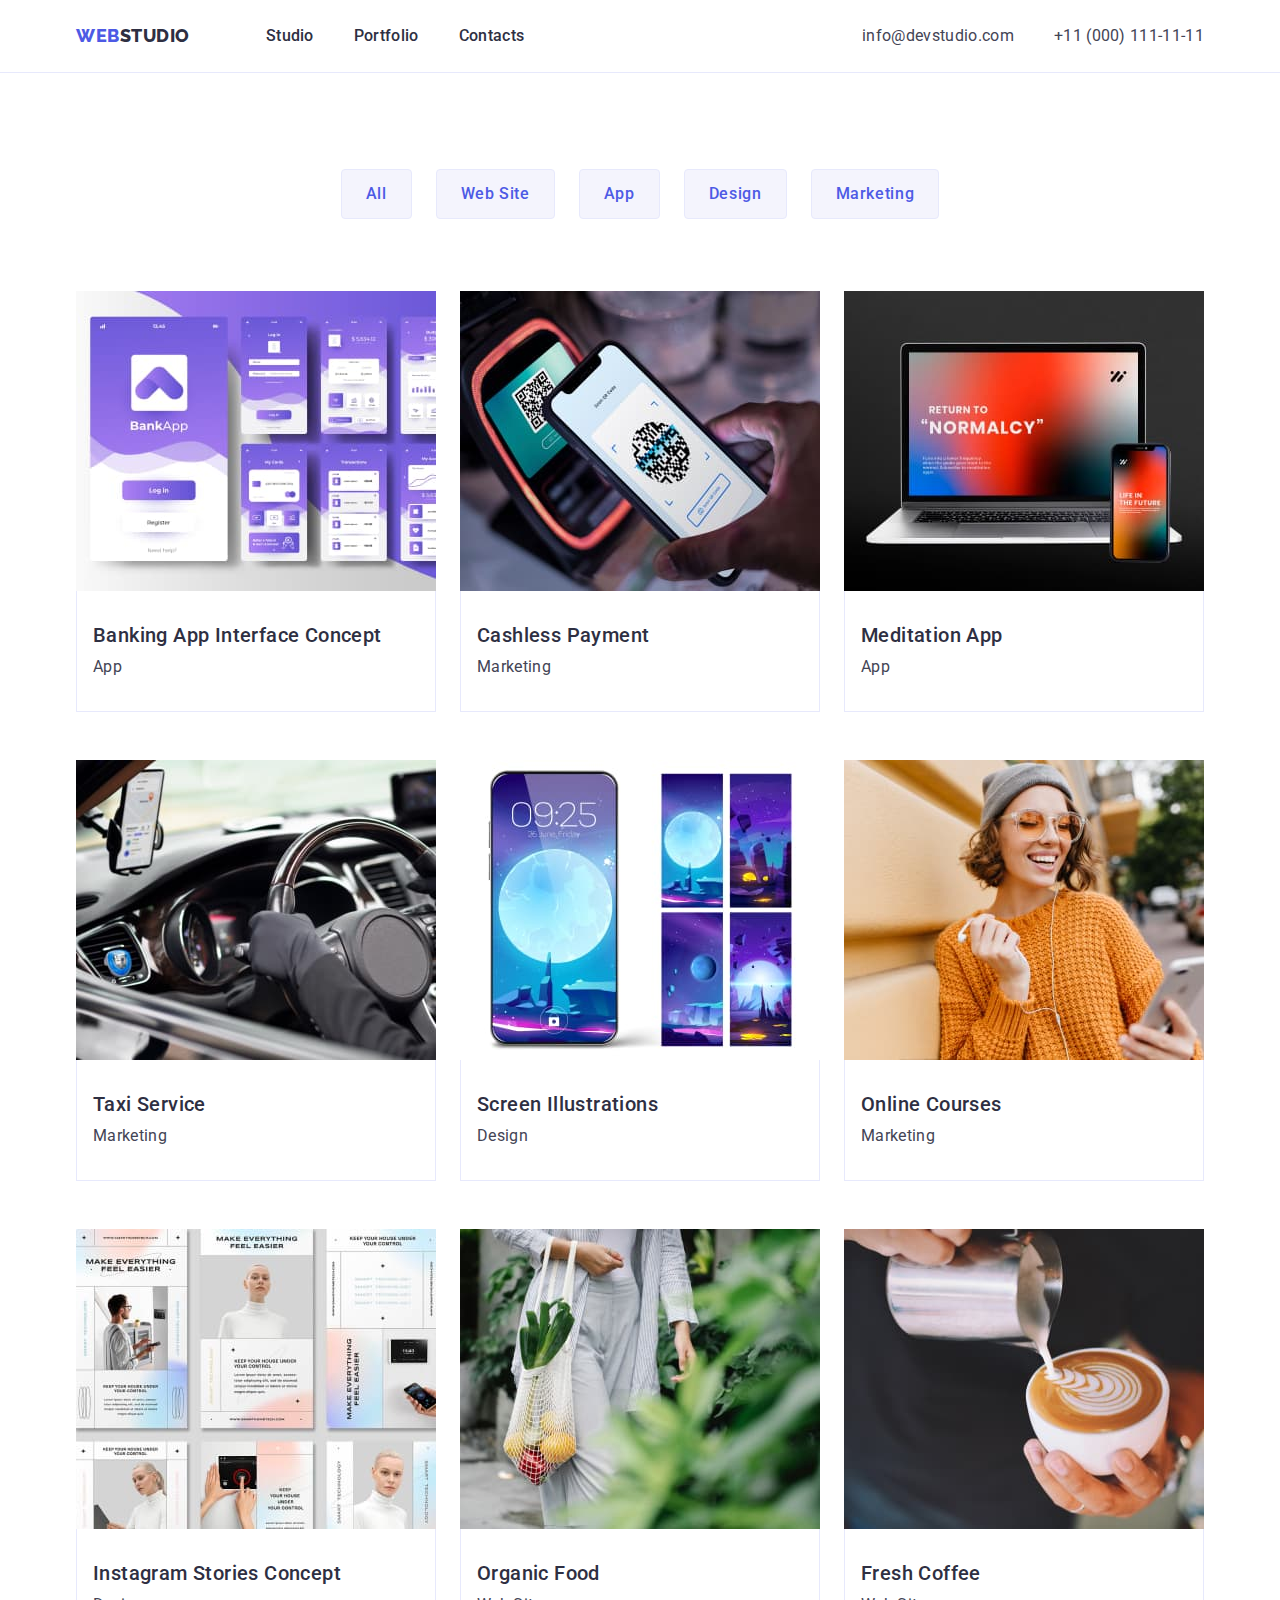
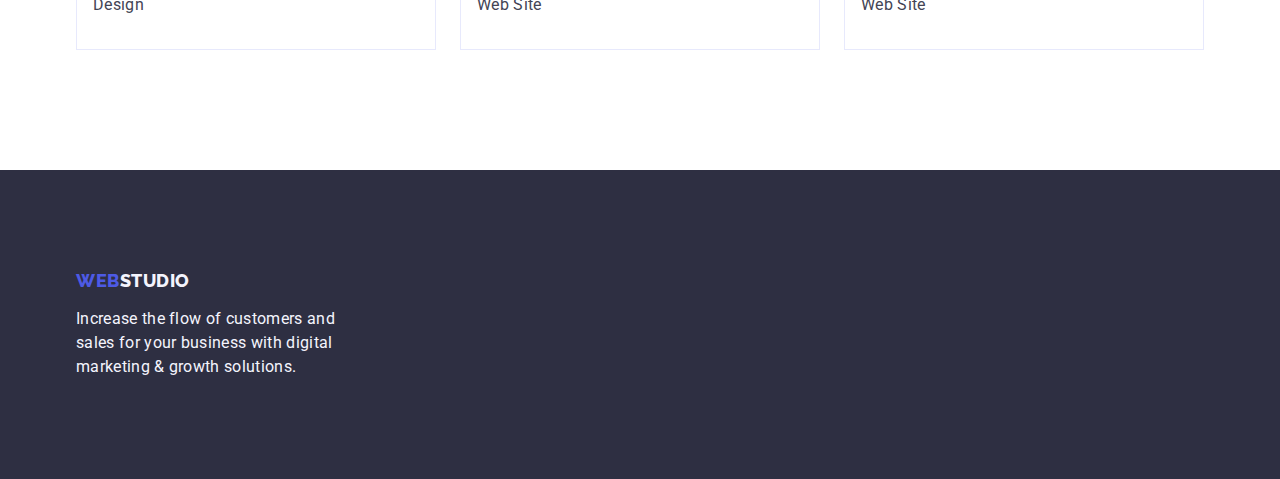
==== portfolio.html @ e4a1d5b3 "Initial commit" ====
<!DOCTYPE html>
<html lang="en">
  <head>
    <meta charset="UTF-8" />
    <meta http-equiv="X-UA-Compatible" content="IE=edge" />
    <meta name="viewport" content="width=device-width, initial-scale=1.0" />
    <title>Portfolio</title>
    <link rel="preconnect" href="https://fonts.googleapis.com" />
    <link rel="preconnect" href="https://fonts.gstatic.com" crossorigin />
    <link
      href="https://fonts.googleapis.com/css2?family=Raleway:wght@800&family=Roboto:wght@400;500;700;900&display=swap"
      rel="stylesheet"
    />
    <link
      rel="stylesheet"
      href="https://cdn.jsdelivr.net/npm/modern-normalize@1.1.0/modern-normalize.min.css"
    />
    <link rel="stylesheet" href="./css/styles.css" />
  </head>
  <body>
    <header class="header">
      <div class="container-header container">
        <nav class="container-nav">
          <a href="./index.html" class="link header-logo"
            >Web<span class="color">Studio</span></a
          >
          <ul class="list list-nav">
            <li><a href="./index.html" class="link nav-link">Studio</a></li>
            <li>
              <a href="./portfolio.html" class="link nav-link">Portfolio</a>
            </li>
            <li><a href="" class="link nav-link">Contacts</a></li>
          </ul>
        </nav>
        <address class="contact">
          <ul class="list list-contact">
            <li>
              <a href="mailto:info@devstudio.com" class="link contact-link"
                >info@devstudio.com</a
              >
            </li>
            <li>
              <a href="tel:+110001111111" class="link contact-link"
                >+11 (000) 111-11-11</a
              >
            </li>
          </ul>
        </address>
      </div>
    </header>
    <main>
      <section class="section-projects">
        <div class="container">
          <h1 hidden>Our projects</h1>
          <ul class="list btn-container">
            <li><button type="button" class="filter-btn">All</button></li>
            <li><button type="button" class="filter-btn">Web Site</button></li>
            <li><button type="button" class="filter-btn">App</button></li>
            <li><button type="button" class="filter-btn">Design</button></li>
            <li><button type="button" class="filter-btn">Marketing</button></li>
          </ul>
          <ul class="list examples-container">
            <li class="examples-item">
              <a href="" class="link">
                <img
                  src="./images/portfolio/1-app.jpg"
                  alt="application screens"
                  width="360"
                  height="300"
                />
                <div class="project-subtitle">
                  <h2 class="examples-title">Banking App Interface Concept</h2>
                  <p class="text-color">App</p>
                </div>
              </a>
            </li>
            <li class="examples-item">
              <a href="" class="link">
                <img
                  src="./images/portfolio/2-marketing.jpg"
                  alt="phone screen with barcode"
                  width="360"
                  height="300"
                />
                <div class="project-subtitle">
                  <h2 class="examples-title">Cashless Payment</h2>
                  <p class="text-color">Marketing</p>
                </div>
              </a>
            </li>
            <li class="examples-item">
              <a href="" class="link">
                <img
                  src="./images/portfolio/3-app.jpg"
                  alt="laptop and phone"
                  width="360"
                  height="300"
                />
                <div class="project-subtitle">
                  <h2 class="examples-title">Meditation App</h2>
                  <p class="text-color">App</p>
                </div>
              </a>
            </li>
            <li class="examples-item">
              <a href="" class="link">
                <img
                  src="./images/portfolio/4-marketing.jpg"
                  alt="car steering wheel"
                  width="360"
                  height="300"
                />
                <div class="project-subtitle">
                  <h2 class="examples-title">Taxi Service</h2>
                  <p class="text-color">Marketing</p>
                </div>
              </a>
            </li>
            <li class="examples-item">
              <a href="" class="link">
                <img
                  src="./images/portfolio/5-design.jpg"
                  alt="phone with screens"
                  width="360"
                  height="300"
                />
                <div class="project-subtitle">
                  <h2 class="examples-title">Screen Illustrations</h2>
                  <p class="text-color">Design</p>
                </div>
              </a>
            </li>
            <li class="examples-item">
              <a href="" class="link">
                <img
                  src="./images/portfolio/6-marketing.jpg"
                  alt="girl with earphones"
                  width="360"
                  height="300"
                />
                <div class="project-subtitle">
                  <h2 class="examples-title">Online Courses</h2>
                  <p class="text-color">Marketing</p>
                </div>
              </a>
            </li>
            <li class="examples-item">
              <a href="" class="link">
                <img
                  src="./images/portfolio/7-design.jpg"
                  alt="screens from instagram"
                  width="360"
                  height="300"
                />
                <div class="project-subtitle">
                  <h2 class="examples-title">Instagram Stories Concept</h2>
                  <p class="text-color">Design</p>
                </div>
              </a>
            </li>
            <li class="examples-item">
              <a href="" class="link">
                <img
                  src="./images/portfolio/8-website.jpg"
                  alt="string bag with vegetables"
                  width="360"
                  height="300"
                />
                <div class="project-subtitle">
                  <h2 class="examples-title">Organic Food</h2>
                  <p class="text-color">Web Site</p>
                </div>
              </a>
            </li>
            <li class="examples-item">
              <a href="" class="link">
                <img
                  src="./images/portfolio/9-website.jpg"
                  alt="making cappuccino"
                  width="360"
                  height="300"
                />
                <div class="project-subtitle">
                  <h2 class="examples-title">Fresh Coffee</h2>
                  <p class="text-color">Web Site</p>
                </div>
              </a>
            </li>
          </ul>
        </div>
      </section>
    </main>
    <footer class="footer">
      <div class="container footer-container">
        <a href="./index.html" class="link footer-logo"
          >Web<span class="color">Studio</span></a
        >
        <p class="footer-text">
          Increase the flow of customers and sales for your business with
          digital marketing & growth solutions.
        </p>
      </div>
    </footer>
  </body>
</html>
---- css/styles.css ----
:root {
    --color-iris: #4d5ae5;
    --color-ocean: #404bbf;
    --color-navy-blue: #2e2f42;
    --color-green: #31d0aa;
    --color-slate: #434455;
    --color-light-slate: #8e8f99;
    --color-cornflower: #e7e9fc;
    --color-cloud: #f4f4fd;
    --color-navy-blue-modal: #2e2f42;
    --color-grey: #2e2f42;
    --color-white: #ffffff;
    --color-dairy: #fcfcfc;
}

body {
    background-color: var(--color-white);
    color: var(--color-slate);
    font-family: Roboto, sans-serif;
    font-style: normal;
    font-weight: 400;
    font-size: 16px;
    line-height: 1.5;
    letter-spacing: 0.02em;
}

.container {
    width: 1158px;
    margin-left: auto;
    margin-right: auto;
    padding-left: 15px;
    padding-right: 15px;
}

/* Reset */
.list {
    list-style: none;
    margin: 0;
    padding: 0;
}

.link {
    text-decoration: none;
    color: currentColor;
}

h1,
h2,
h3,
h4,
h5,
h6,
p {
    margin: 0;
}

img {
    display: block;
}

/* Header */

.header {
    border-bottom: 1px solid var(--color-cornflower);
}

.header-logo {
    margin-right: 76px;
    color: var(--color-iris);
    font-family: 'Raleway', sans-serif;
    font-weight: 800;
    font-size: 18px;
    line-height: 1.17;
    display: flex;
    align-items: center;
    letter-spacing: 0.03em;
    text-transform: uppercase;
}

.header-logo .color {
    display: block;        
    color: var(--color-navy-blue);
}

.nav-link {
    display: block;
    padding-top: 24px;
    padding-bottom: 24px;

    color: var(--color-navy-blue);
    font-family: Roboto, sans-serif;
    font-weight: 500;
    font-size: 16px;
    line-height: 1.5;
}

.contact {
    font-style: normal;
    margin-left: auto;
}

.contact-link {
    display: block;
    padding-top: 24px;
    padding-bottom: 24px;

    color: var(--color-slate);
    font-weight: 400;
    font-size: 16px;
    line-height: 1.5;
    font-style: normal;
}

.nav-link:hover,
.nav-link:focus,
.contact-link:hover,
.contact-link:focus {
    color: var(--color-ocean);
}

.container-header,
.container-nav,
.list-nav,
.list-contact {
    display: flex;
    align-items: center;
}
.list-nav,
.list-contact {
    gap: 40px;
}

/* Hero */
.section-hero {
    background-color: var(--color-navy-blue);
    padding-top: 188px;
    padding-bottom: 188px;
}

.hero-title {
    max-width: 496px;   
    margin-right: auto;
    margin-left: auto;
    margin-bottom: 48px;

    color: var(--color-white);
    font-weight: 700;
    font-size: 56px;
    line-height: 1.07;
    text-align: center;
    letter-spacing: 0.02em
}

.hero-btn {
    display: block;
    min-width: 169px;
    height: 56px;
    margin-right: auto;
    margin-left: auto;
    padding: 16px 32px;    
    text-align: center;
    color: var(--color-white);
    background-color: var(--color-iris);
    font-family: "Roboto", sans-serif;
    font-weight: 500;
    font-size: 16px;
    line-height: 1.5;
    letter-spacing: 0.04em;
    cursor: pointer;
    border: none;
    border-radius: 4px;
}

.hero-btn:hover,
.hero-btn:focus {
    background-color: var(--color-ocean);
    border: none;
    border-radius: 4px;
}

/* Features */
.section-features {
    padding-top: 120px;
    padding-bottom: 120px;
}

.features-container {
    display: flex;
    flex-wrap: wrap;
    gap: 24px;
}

.features-item {
    width: 264px;
}

.features-title {
    margin-bottom: 8px;
    color: var(--color-navy-blue);
    font-weight: 500;
    font-size: 20px;
    line-height: 1.2;
    letter-spacing: 0.02em
}

/* what are we doing */
.section-works {
    padding-bottom: 120px;
}

.works-container {
    display: flex;
    flex-wrap: wrap;
    gap: 24px;
}
.pic {
    width: calc((100% - 48px) / 3);
}


/* Titles works&team */
.works-title,
.team-title {
    margin-bottom: 72px;
    color: var(--color-navy-blue);
    font-weight: 700;
    font-size: 36px;
    line-height: 1.11;
    text-align: center;
    text-transform: capitalize;
    letter-spacing: 0.02em;
}

/* Team */
.section-team {
    padding-top: 120px;
    padding-bottom: 120px;
    background-color: var(--color-cloud);
}

.team-list-container {
    display: flex;
    flex-wrap: wrap;
    gap: 24px;
}

.team-subtitle {
    padding: 32px 16px;
    background-color: var(--color-white);
    box-shadow: 0px 1px 6px rgba(46, 47, 66, 0.08), 0px 1px 1px rgba(46, 47, 66, 0.16), 0px 2px 1px rgba(46, 47, 66, 0.08);
    border-radius: 0px 0px 4px 4px;
}

/* Titles avatar&examples */
.avatar-title,
.examples-title {
    margin-bottom: 8px;
    color: var(--color-navy-blue);
    font-weight: 500;
    font-size: 20px;
    line-height: 1.2;
    letter-spacing: 0.02em
}

.avatar-title,
.avatar-text {
    text-align: center;
}

/* Portfolio filter btn */
.filter-btn {
    padding: 12px 24px;
    color: var(--color-iris);
    background-color: var(--color-cloud);
    font-family: 'Roboto', sans-serif;
    font-style: normal;
    font-weight: 500;
    font-size: 16px;
    line-height: 1.5;
    align-items: center;
    text-align: center;
    letter-spacing: 0.04em;
    cursor: pointer;
    border: 1px solid var(--color-cornflower);
    border-radius: 4px;
}

.filter-btn:hover,
.filter-btn:focus,
.filter-btn:active {
    color: var(--color-white);
    background-color: var(--color-ocean);
    box-shadow: 0px 3px 1px rgba(0, 0, 0, 0.1), 0px 2px 1px rgba(0, 0, 0, 0.08), 0px 2px 2px rgba(0, 0, 0, 0.12);
    border: 1px solid transparent;
    border-radius: 4px;    
}

.projects .text-color {
    color: var(--color-slate);
}

.section-projects {
    padding-top: 96px;
    padding-bottom: 120px;
}

.project-subtitle {
    padding-top: 32px;
    padding-right: 16px;
    padding-bottom: 32px;
    padding-left: 16px;

    background-color: var(--color-white);
    border-left: 1px solid var(--color-cornflower);
    border-right: 1px solid var(--color-cornflower);
    border-bottom: 1px solid var(--color-cornflower);
}

.btn-container {
    display: flex;
    flex-wrap: wrap;
    gap: 24px;
    justify-content: center;
    margin-bottom: 72px;
}

.examples-container {
    display: flex;
    flex-wrap: wrap;
    row-gap: 48px;
    column-gap: 24px;
}

.examples-item {
    flex-basis: calc((100% - 48px) / 3);
}

/* Footer */
.footer {
    padding-top: 100px;
    padding-bottom: 100px;
    background-color: var(--color-navy-blue);
}

.footer-logo {
    margin-bottom: 16px;
    color: var(--color-iris);
    font-family: 'Raleway', sans-serif;
    font-weight: 800;
    font-size: 18px;
    line-height: 1.17;
    display: inline-block;
    align-items: center;
    letter-spacing: 0.03em;
    text-transform: uppercase;
}

.footer-logo .color {
    color: var(--color-cloud);
}

.footer-text {
    width: 264px;
    color: var(--color-cloud);
}
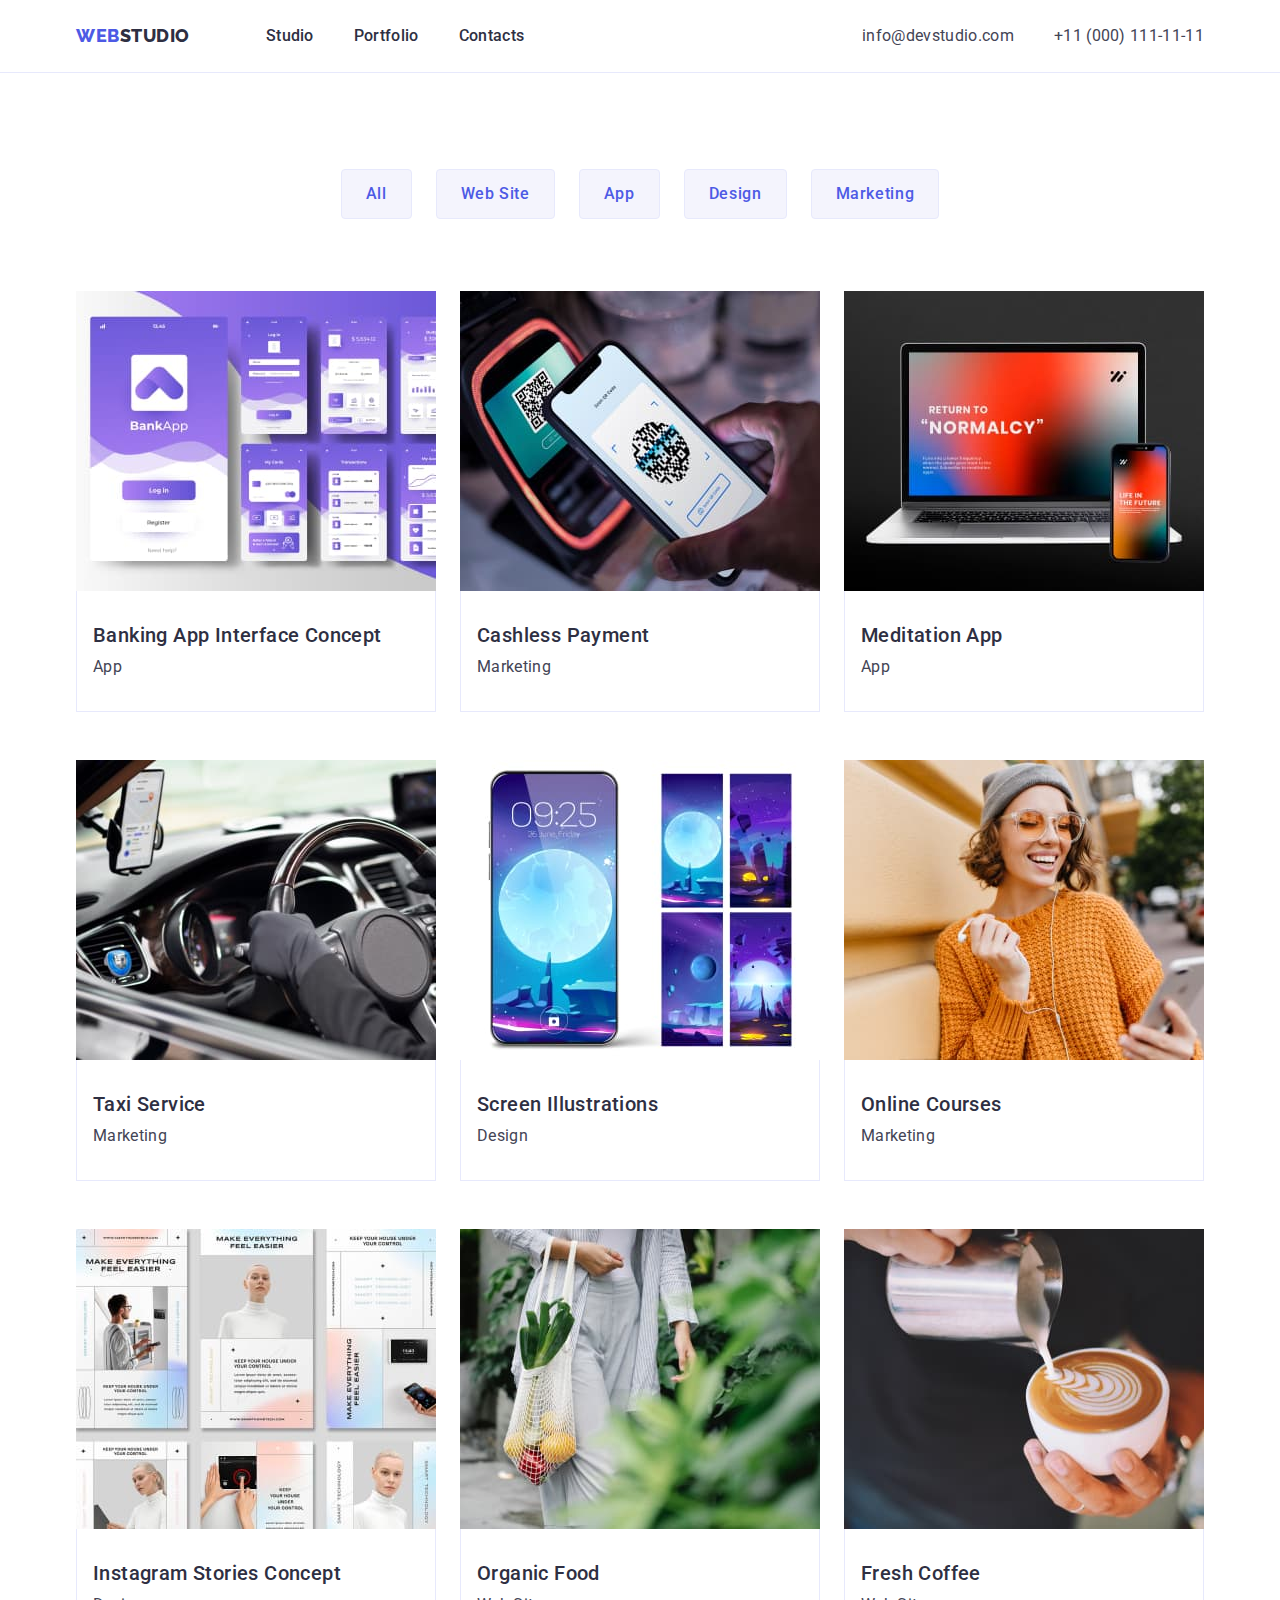
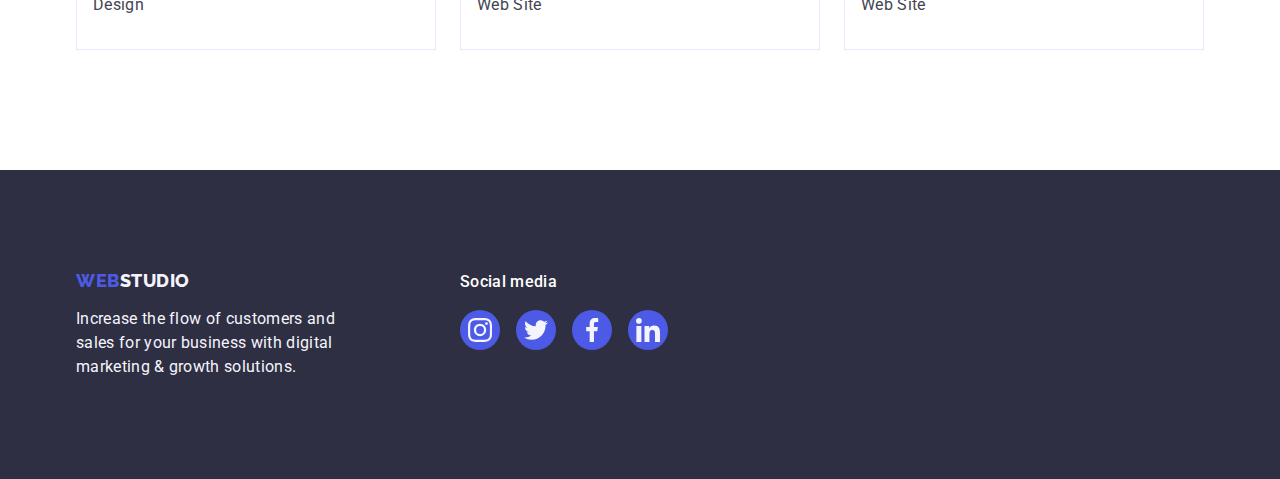
==== commit 5942bdd7: "hw4 finish 1" ====
--- a/portfolio.html
+++ b/portfolio.html
@@ -190,14 +190,49 @@
         </div>
       </section>
     </main>
-    <footer class="footer">
+     <footer class="footer">
       <div class="container footer-container">
-        <a href="./index.html" class="link footer-logo"
-          >Web<span class="color">Studio</span></a
-        >
-        <p class="footer-text">
-          Increase the flow of customers and sales for your business with
-          digital marketing & growth solutions.
+        <div class="leftside-footer">
+          <a href="./index.html" class="link footer-logo"
+            >Web<span class="color">Studio</span></a
+          >
+          <p class="footer-text">
+            Increase the flow of customers and sales for your business with
+            digital marketing & growth solutions.
+        </div>
+        <div class="rightside-footer">
+          <h2 class="footer-subtitle">Social media</h2>
+          <ul class="list footer-social-list">
+            <li>
+              <a href="" class="link footer-social-link" target="_blank" rel="noopener noreferrer" aria-label="Instagram icon">
+                      <svg class="footer-social-icon" width="24" height="24">
+                        <use href="./images/sprite.svg#instagram"></use>
+                      </svg>
+                    </a>
+            </li>
+            <li>
+              <a href="" class="link footer-social-link" target="_blank" rel="noopener noreferrer" aria-label="Instagram icon">
+                      <svg class="footer-social-icon" width="24" height="24">
+                        <use href="./images/sprite.svg#twitter"></use>
+                      </svg>
+                    </a>
+            </li>
+            <li>
+              <a href="" class="link footer-social-link" target="_blank" rel="noopener noreferrer" aria-label="Instagram icon">
+                      <svg class="footer-social-icon" width="24" height="24">
+                        <use href="./images/sprite.svg#facebook"></use>
+                      </svg>
+                    </a>
+            </li>
+            <li>
+              <a href="" class="link footer-social-link" target="_blank" rel="noopener noreferrer" aria-label="Instagram icon">
+                      <svg class="footer-social-icon" width="24" height="24">
+                        <use href="./images/sprite.svg#linkedin"></use>
+                      </svg>
+                    </a>
+            </li>
+          </ul>
+        </div>
         </p>
       </div>
     </footer>
--- a/css/styles.css
+++ b/css/styles.css
@@ -135,6 +135,14 @@
     background-color: var(--color-navy-blue);
     padding-top: 188px;
     padding-bottom: 188px;
+    max-width: 1440px;
+    margin-left: auto;
+    margin-right: auto;
+    background-image: linear-gradient(rgba(46, 47, 66, 0.7), rgba(46, 47, 66, 0.7)), 
+    url(../images/backgrounds/hero-image.jpg);
+    background-repeat: no-repeat;
+    background-size: cover;
+    background-position: center;
 }
 
 .hero-title {
@@ -202,6 +210,20 @@
     line-height: 1.2;
     letter-spacing: 0.02em
 }
+.features-icon {
+    display: block;
+    width: 264px;
+    height: 112px;
+    padding-top: 24px;
+    padding-right: 100px;
+    padding-bottom: 24px;
+    padding-left: 100px;
+    margin-left: auto;
+    margin-right: auto;
+    margin-bottom: 8px;
+    background-color: var(--color-cloud);
+    border-radius: 4px;
+}
 
 /* what are we doing */
 .section-works {
@@ -220,7 +242,8 @@
 
 /* Titles works&team */
 .works-title,
-.team-title {
+.team-title,
+.customers-title {
     margin-bottom: 72px;
     color: var(--color-navy-blue);
     font-weight: 700;
@@ -250,6 +273,31 @@
     box-shadow: 0px 1px 6px rgba(46, 47, 66, 0.08), 0px 1px 1px rgba(46, 47, 66, 0.16), 0px 2px 1px rgba(46, 47, 66, 0.08);
     border-radius: 0px 0px 4px 4px;
 }
+.avatar-text {
+    margin-bottom: 8px;
+}
+.social-list{
+    display: flex;
+    justify-content: center;
+    gap: 24px;
+}
+.social-link {
+    display: flex;
+    justify-content: center;
+    align-items: center;
+    width: 40px;
+    height: 40px;
+    border-radius: 50%;
+    background-color: var(--color-iris);
+    color: var(--color-cloud);
+}
+.social-link:hover,
+.social-link:focus {
+    background-color: var(--color-ocean);
+}
+.social-icon {
+    fill: currentColor;
+}
 
 /* Titles avatar&examples */
 .avatar-title,
@@ -266,6 +314,37 @@
 .avatar-text {
     text-align: center;
 }
+
+/* Customers */
+.section-customers {
+    padding-top: 120px;
+    padding-bottom: 120px;
+}
+.customers-list {
+    display: flex;
+    justify-content: center;
+    gap: 24px;    
+}
+.customers-item {
+    display: flex;
+    justify-content: center;
+    align-items: center;
+    width: 168px;
+    height: 88px;
+    border: 1px solid var(--color-light-slate);
+    border-radius: 4px;
+    color: var(--color-light-slate);
+    
+}
+.customers-item:hover,
+.customers-item:focus {   
+    border: 1px solid var(--color-ocean);
+    color: var(--color-ocean);
+}
+.customers-icon {
+    fill: currentColor;
+}
+
 
 /* Portfolio filter btn */
 .filter-btn {
@@ -334,8 +413,17 @@
 .examples-item {
     flex-basis: calc((100% - 48px) / 3);
 }
+.examples-item:hover,
+.examples-item:focus {
+    box-shadow: 0px 1px 6px rgba(46, 47, 66, 0.08), 0px 1px 1px rgba(46, 47, 66, 0.16), 0px 2px 1px rgba(46, 47, 66, 0.08);
+}
 
 /* Footer */
+.footer-container {
+    display: flex;
+    gap: 120px;
+    align-items: baseline;
+}
 .footer {
     padding-top: 100px;
     padding-bottom: 100px;
@@ -362,4 +450,43 @@
 .footer-text {
     width: 264px;
     color: var(--color-cloud);
-}+}
+.footer-subtitle {
+    
+    margin-bottom: 16px;
+    font-family: 'Roboto';
+    font-style: normal;
+    font-weight: 500;
+    font-size: 16px;
+    line-height: 1.5;
+    letter-spacing: 0.02em;
+    font-weight: 500;
+    color: var(--color-white);
+}
+
+.footer-social-list {
+    display: flex;
+    justify-content: left;
+    gap: 16px;
+}
+
+.footer-social-link {
+    display: flex;
+        justify-content: center;
+        align-items: center;
+        width: 40px;
+        height: 40px;
+        border-radius: 50%;
+        background-color: var(--color-iris);
+        color: var(--color-cloud);
+    }
+    
+    .footer-social-link:hover,
+    .footer-social-link:focus {
+        background-color: var(--color-green);
+}
+.footer-social-icon {
+    fill: currentColor;
+}
+
+
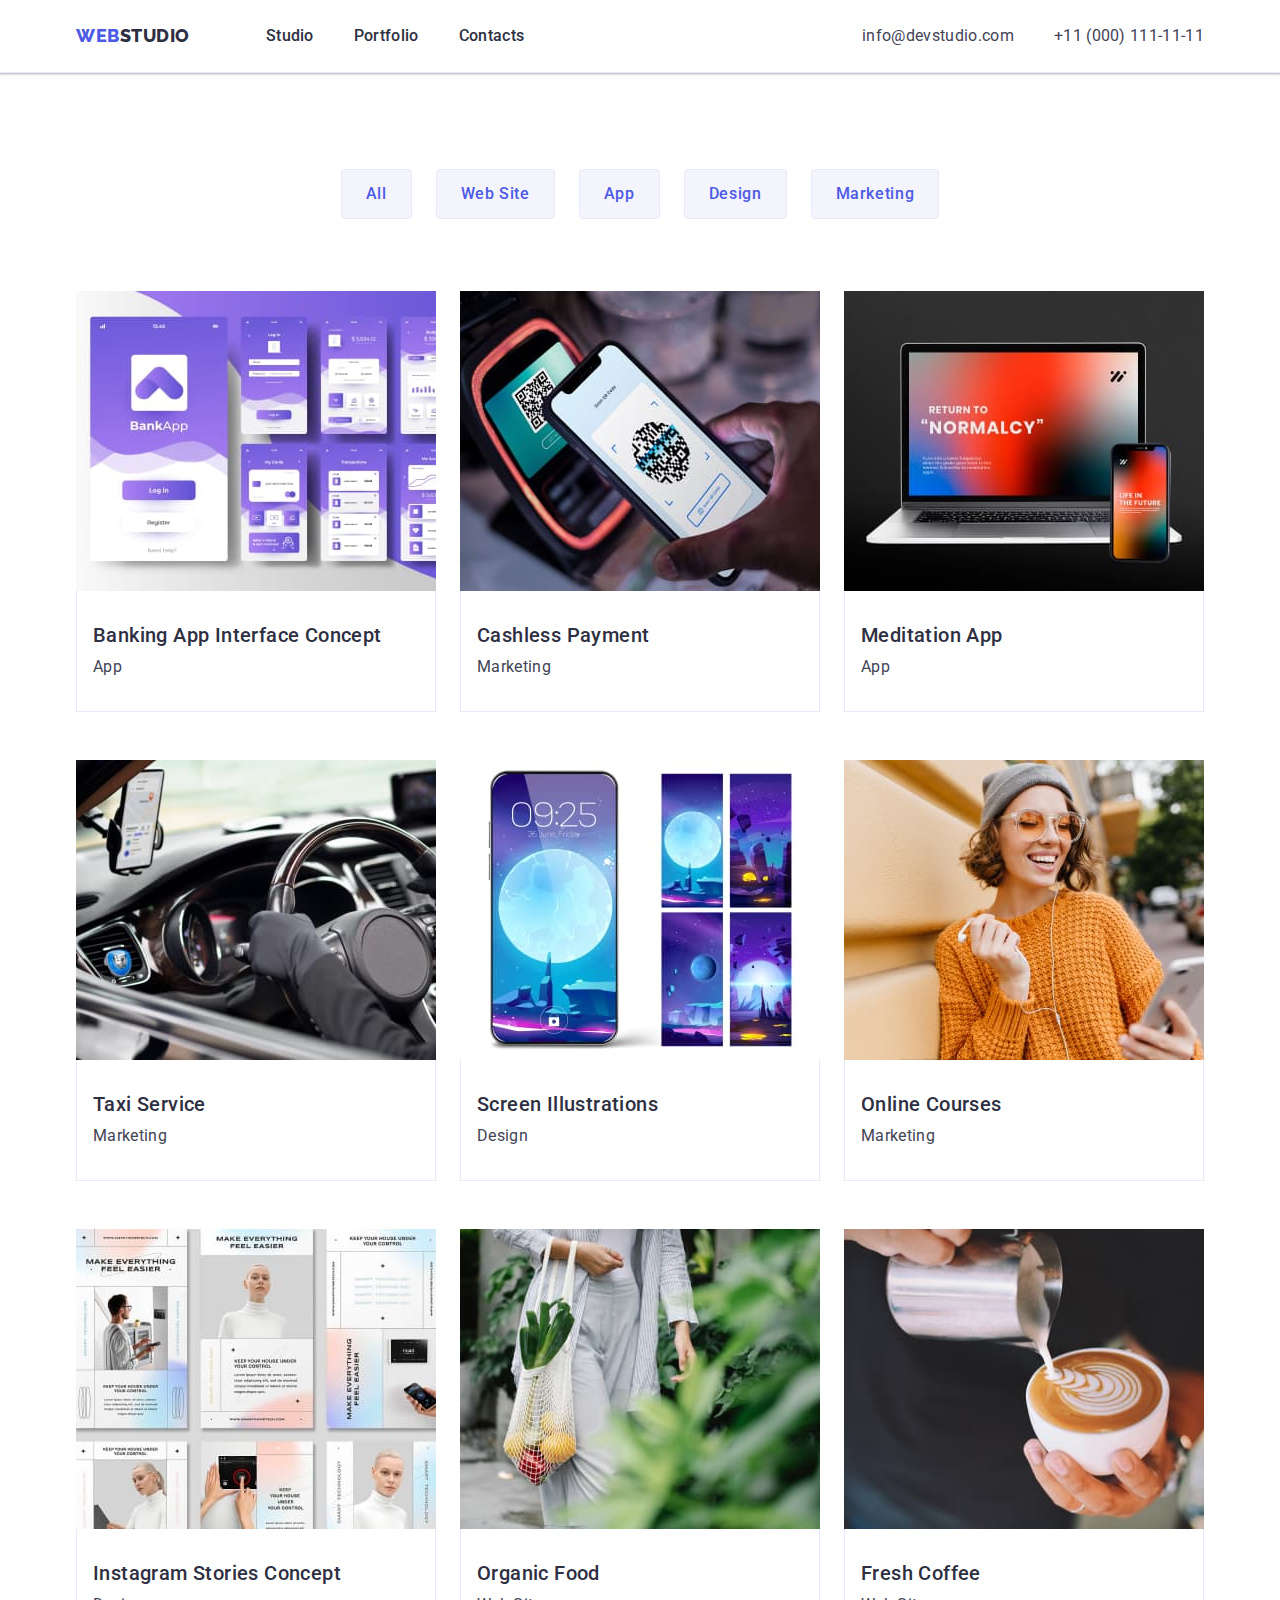
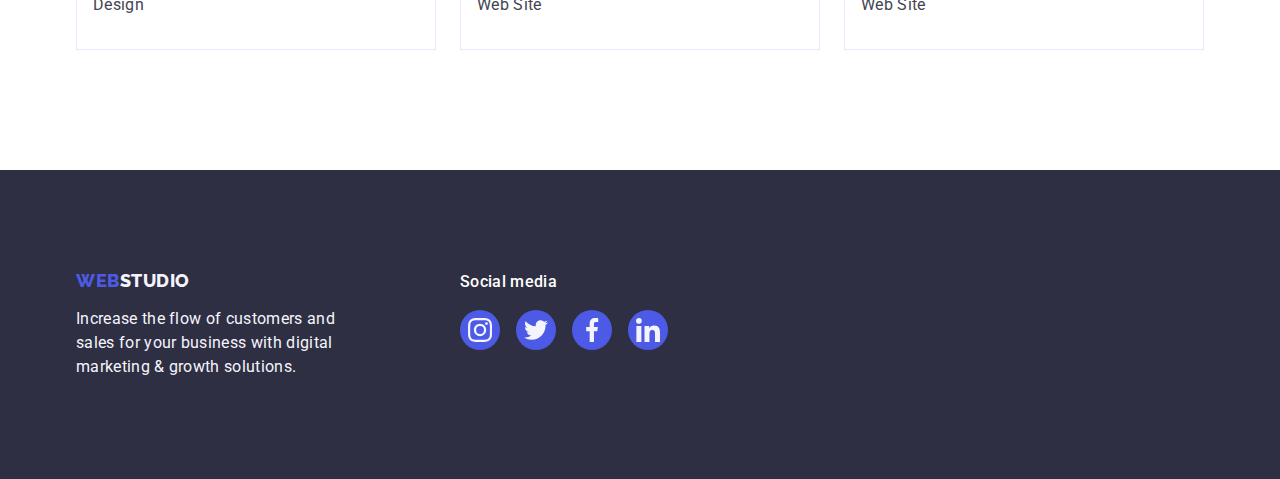
==== commit 24348e43: "hw4 finish 2" ====
--- a/portfolio.html
+++ b/portfolio.html
@@ -190,7 +190,7 @@
         </div>
       </section>
     </main>
-     <footer class="footer">
+    <footer class="footer">
       <div class="container footer-container">
         <div class="leftside-footer">
           <a href="./index.html" class="link footer-logo"
@@ -199,41 +199,65 @@
           <p class="footer-text">
             Increase the flow of customers and sales for your business with
             digital marketing & growth solutions.
+          </p>
         </div>
         <div class="rightside-footer">
           <h2 class="footer-subtitle">Social media</h2>
           <ul class="list footer-social-list">
             <li>
-              <a href="" class="link footer-social-link" target="_blank" rel="noopener noreferrer" aria-label="Instagram icon">
-                      <svg class="footer-social-icon" width="24" height="24">
-                        <use href="./images/sprite.svg#instagram"></use>
-                      </svg>
-                    </a>
-            </li>
-            <li>
-              <a href="" class="link footer-social-link" target="_blank" rel="noopener noreferrer" aria-label="Instagram icon">
-                      <svg class="footer-social-icon" width="24" height="24">
-                        <use href="./images/sprite.svg#twitter"></use>
-                      </svg>
-                    </a>
-            </li>
-            <li>
-              <a href="" class="link footer-social-link" target="_blank" rel="noopener noreferrer" aria-label="Instagram icon">
-                      <svg class="footer-social-icon" width="24" height="24">
-                        <use href="./images/sprite.svg#facebook"></use>
-                      </svg>
-                    </a>
-            </li>
-            <li>
-              <a href="" class="link footer-social-link" target="_blank" rel="noopener noreferrer" aria-label="Instagram icon">
-                      <svg class="footer-social-icon" width="24" height="24">
-                        <use href="./images/sprite.svg#linkedin"></use>
-                      </svg>
-                    </a>
+              <a
+                href=""
+                class="link footer-social-link"
+                target="_blank"
+                rel="noopener noreferrer"
+                aria-label="Instagram icon"
+              >
+                <svg class="footer-social-icon" width="24" height="24">
+                  <use href="./images/sprite.svg#instagram"></use>
+                </svg>
+              </a>
+            </li>
+            <li>
+              <a
+                href=""
+                class="link footer-social-link"
+                target="_blank"
+                rel="noopener noreferrer"
+                aria-label="Instagram icon"
+              >
+                <svg class="footer-social-icon" width="24" height="24">
+                  <use href="./images/sprite.svg#twitter"></use>
+                </svg>
+              </a>
+            </li>
+            <li>
+              <a
+                href=""
+                class="link footer-social-link"
+                target="_blank"
+                rel="noopener noreferrer"
+                aria-label="Instagram icon"
+              >
+                <svg class="footer-social-icon" width="24" height="24">
+                  <use href="./images/sprite.svg#facebook"></use>
+                </svg>
+              </a>
+            </li>
+            <li>
+              <a
+                href=""
+                class="link footer-social-link"
+                target="_blank"
+                rel="noopener noreferrer"
+                aria-label="Instagram icon"
+              >
+                <svg class="footer-social-icon" width="24" height="24">
+                  <use href="./images/sprite.svg#linkedin"></use>
+                </svg>
+              </a>
             </li>
           </ul>
         </div>
-        </p>
       </div>
     </footer>
   </body>
--- a/css/styles.css
+++ b/css/styles.css
@@ -62,6 +62,7 @@
 
 .header {
     border-bottom: 1px solid var(--color-cornflower);
+    box-shadow: 0px 2px 1px rgba(46, 47, 66, 0.08), 0px 1px 1px rgba(46, 47, 66, 0.16), 0px 1px 6px rgba(46, 47, 66, 0.08);
 }
 
 .header-logo {
@@ -210,6 +211,13 @@
     line-height: 1.2;
     letter-spacing: 0.02em
 }
+.features-icon-list {
+    display: flex;
+    justify-content: center;
+    align-items: center;
+    gap: 24px;
+    
+}
 .features-icon {
     display: block;
     width: 264px;
@@ -222,7 +230,7 @@
     margin-right: auto;
     margin-bottom: 8px;
     background-color: var(--color-cloud);
-    border-radius: 4px;
+    border-radius: 4px; 
 }
 
 /* what are we doing */
@@ -266,12 +274,13 @@
     flex-wrap: wrap;
     gap: 24px;
 }
-
-.team-subtitle {
-    padding: 32px 16px;
-    background-color: var(--color-white);
+.team-item {
     box-shadow: 0px 1px 6px rgba(46, 47, 66, 0.08), 0px 1px 1px rgba(46, 47, 66, 0.16), 0px 2px 1px rgba(46, 47, 66, 0.08);
     border-radius: 0px 0px 4px 4px;
+}
+.team-subtitle {
+    padding: 32px 0;
+    background-color: var(--color-white);
 }
 .avatar-text {
     margin-bottom: 8px;
@@ -320,12 +329,15 @@
     padding-top: 120px;
     padding-bottom: 120px;
 }
+.customers-title {
+    line-height: 1.1
+}
 .customers-list {
     display: flex;
     justify-content: center;
     gap: 24px;    
 }
-.customers-item {
+.customers-link {
     display: flex;
     justify-content: center;
     align-items: center;
@@ -334,7 +346,6 @@
     border: 1px solid var(--color-light-slate);
     border-radius: 4px;
     color: var(--color-light-slate);
-    
 }
 .customers-item:hover,
 .customers-item:focus {   
